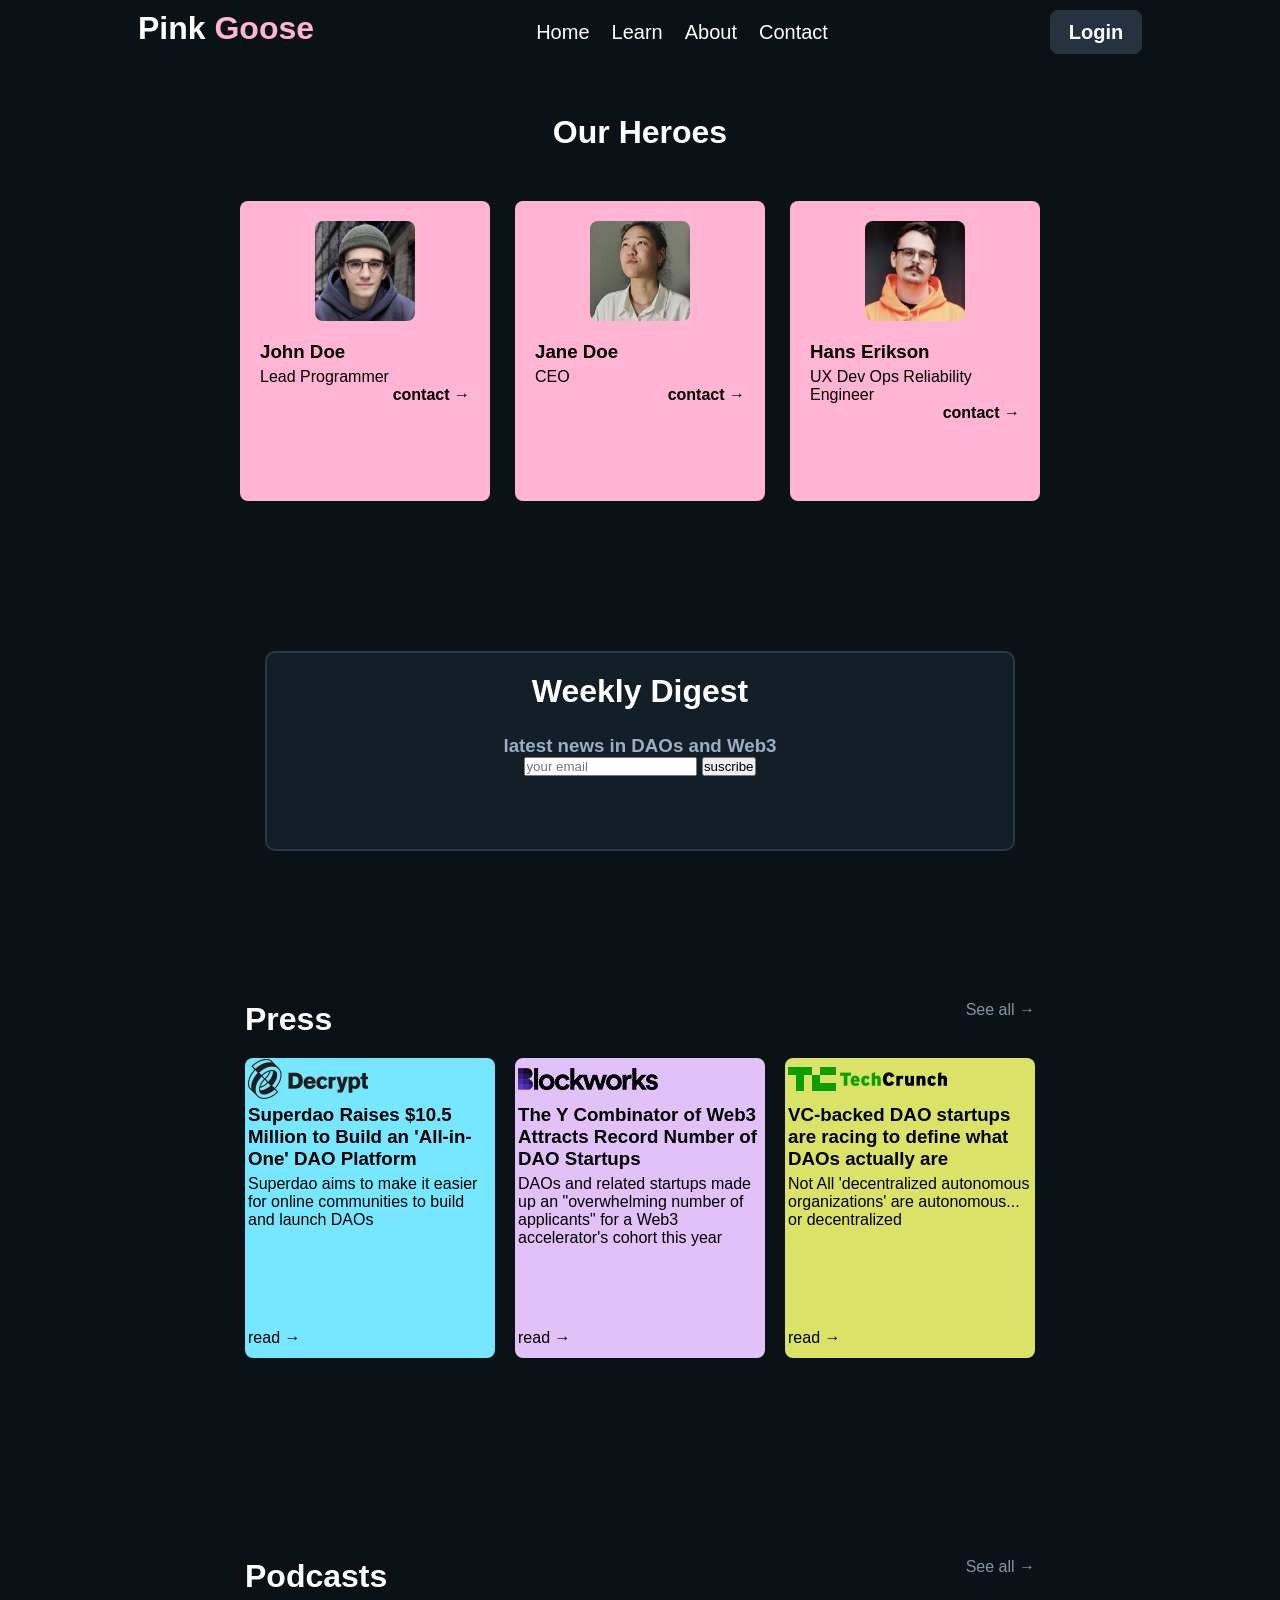
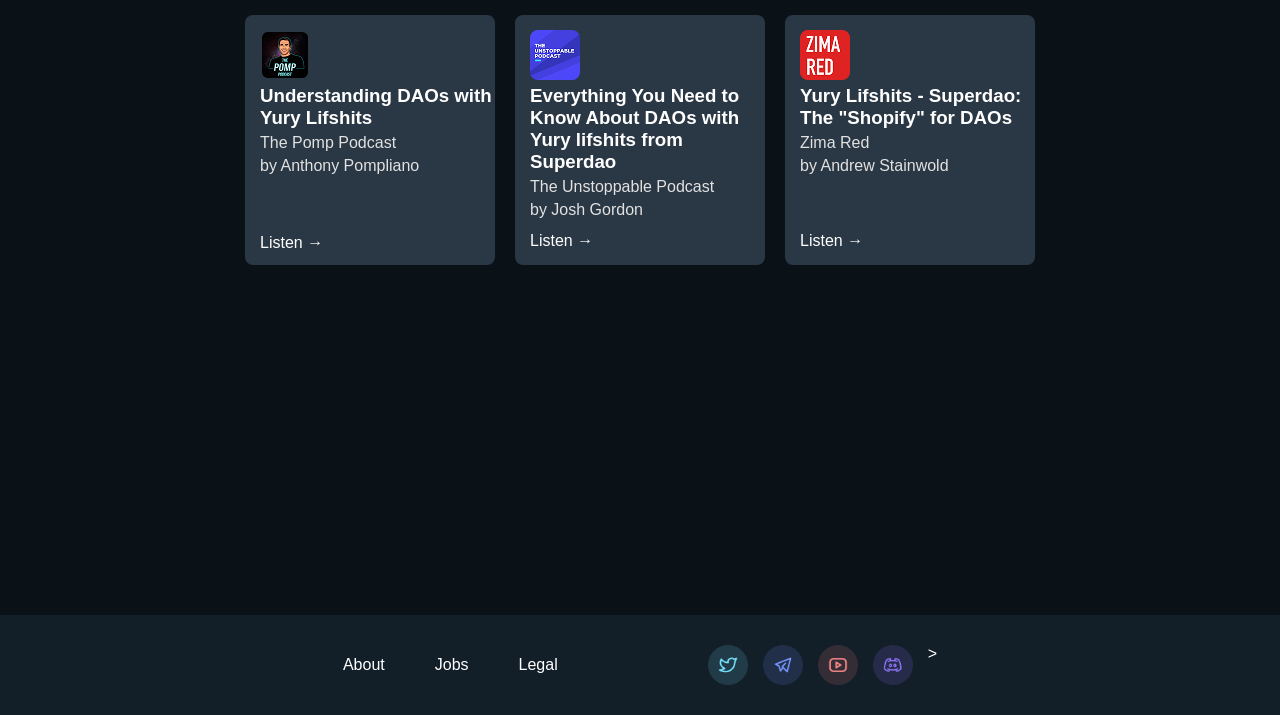
==== Pinkgoose-html/PinkGoose-About.html @ 59abc365 "Initial commit" ====
<!DOCTYPE html>
<html>

<head>
    <meta charset="UTF-8">
    <title>About</title>
    <link href='https://fonts.googleapis.com/css?family=Montserrat' rel='stylesheet'>
    <link rel="stylesheet" href="../Pinkgoose-css/PinkGoose.css">
</head>

<body>
    <section class="container">
        <header class="header">
            <h2 class="h2">Pink <span class="goosepink">Goose</span></h2>
            <div class="navbar">
                <a href="../Pinkgoose-html/PinkGoose-Home.html" class="navtext home">Home</a>
                <a href="../Pinkgoose-html/PinkGoose-Learn.html" class="navtext learn">Learn</a>
                <a href="../Pinkgoose-html/PinkGoose-About.html" class="navtext about">About</a>
                <a href="../Pinkgoose-html/PinkGoose-Contact.html" class="navtext contact">Contact</a>
            </div>
            <a href="../Pink-Goose/" class="navtext button">Login</a>
        </header>

        <section class="our-heroes">
            <h2>Our Heroes</h2>
            <div class="heroes-boxes">
                <div class="heroes-box">
                    <img src="../images/Schermafbeelding_2026-09-28_1.png" alt="picture of john doe">
                    <h3>John Doe</h3>
                    <p>Lead Programmer</p>
                    <a href="../">contact →</a>
                </div>
                <div class="heroes-box">
                    <img src="../images/Schermafbeelding_2026-09-28_2.png" alt="picture of jane doe">
                    <h3>Jane Doe</h3>
                    <p>CEO</p>
                    <a href="../">contact →</a>
                </div>
                <div class="heroes-box">
                    <img src="../images/Schermafbeelding_2026-09-28_3.png" alt="picture of hans erikson">
                    <h3>Hans Erikson</h3>
                    <p>UX Dev Ops Reliability Engineer</p>
                    <a href="../">contact →</a>
                </div>
            </div>
        </section>

        <section class="weekly-digest">
            <h2>Weekly Digest</h2>
            <h3>latest news in DAOs and Web3</h3>
            <form>
                <input id="email-input-text" placeholder="your email" type="email" name="email" required>
                <input class="email-input-button" type="submit" value="suscribe">
            </form>
        </section>

        <section class="press">
            <div class="press-header">
                <h2>Press</h2>
                <a href="./">See all →</a>
            </div>

            <div class="press-blocks">

                <div class="press-block press1">
                    <img class="press-img-move" src="../images/Frame-5589.png" alt="decrypt-logo">
                    <h3>Superdao Raises $10.5 Million to Build an 'All-in-One' DAO Platform</h3>
                    <p class="press-block-text">Superdao aims to make it easier for online communities to build and
                        launch DAOs</p>
                    <a href="./" class="read">read →</a>
                </div>

                <div class="press-block press2">
                    <img class="press-img-move" src="../images/Frame-5589-1.png" alt="blockworks-logo">
                    <h3>The Y Combinator of Web3 Attracts Record Number of DAO Startups</h3>
                    <p class="press-block-text press-text-2">DAOs and related startups made up an "overwhelming number
                        of applicants" for a Web3 accelerator's cohort this year</p>
                    <a href="./" class="read-2">read →</a>
                </div>

                <div class="press-block press3">
                    <img class="press-img-move" src="../images/Frame-5589-2.png" alt="techcrunch-logo">
                    <h3>VC-backed DAO startups are racing to define what DAOs actually are</h3>
                    <p class="press-block-text">Not All 'decentralized autonomous organizations' are autonomous... or
                        decentralized</p>
                    <a href="./" class="read">read →</a>
                </div>
            </div>
        </section>

        <section class="podcasts">
            <div class="podcasts-header">
                <h2>Podcasts</h2>
                <a href="./PinkGoose.html">See all →</a>
            </div>

            <div class="press-blocks">

                <div class="podcasts-block">
                    <img class="podcasts-img-move" src="../images/Rectangle-39403.png" alt="pomp podcast logo">
                    <h3>Understanding DAOs with Yury Lifshits</h3>
                    <p>The Pomp Podcast</p>
                    <p>by Anthony Pompliano</p>
                    <a href="./" class="listen">Listen →</a>
                </div>

                <div class="podcasts-block">
                    <img class="podcasts-img-move" src="../images/Rectangle-39403-1.png" alt="unstoppable podcast logo">
                    <h3>Everything You Need to Know About DAOs with Yury lifshits from Superdao</h3>
                    <p>The Unstoppable Podcast</p>
                    <p>by Josh Gordon</p>
                    <a href="./" class="listen-2">Listen →</a>
                </div>

                <div class="podcasts-block">
                    <img class="podcasts-img-move" src="../images/Rectangle-39403-2.png" alt="zima red logo">
                    <h3>Yury Lifshits - Superdao: The "Shopify" for DAOs</h3>
                    <p>Zima Red</p>
                    <p>by Andrew Stainwold</p>
                    <a href="./" class="listen-3">Listen →</a>
                </div>
            </div>
        </section>

        <footer>
            <div id="footer">
                <div class="footer-nav">
                    <a href="./">About</a>
                    <a href="./">Jobs</a>
                    <a href="./">Legal    </a>
                </div>

                <div class="footer-external-contact">
                    <img src="../images/twitter_logo.png" alt="twitter logo">
                    <img src="../images/Telegram_logo.png" alt="telegram logo">
                    <img src="../images/Youtube_logo.png" alt="youtube logo">
                    <img src="../images/discord_1.png" alt="discord logo">>
                </div>
            </div>
        </footer>
    </section>
</body>

</html>
---- Pinkgoose-css/PinkGoose.css ----
* {
    margin: 0%;
    padding: 0%;
    box-sizing: border-box;
    text-decoration: none;
}

body {
    background-color: #0A1117;
    font-family: sans-serif;
    color: white;
}

.container{
    display: flex;
    flex-direction: column;
    text-align: center;
    margin: 0 auto;
    height: 104px;
}

.header {
    display: flex;
    margin: 0 auto;
    justify-content: space-between;
    height: 104px;
    width: 80%;
    padding: 10px;
}

.navbar{
    display: flex;
    gap: 12px;
}
.navbar a{color: white;}
.navbar a:hover{
    cursor: pointer;
    background-color: #FFB4D3;
    border-radius: 8px;
}

.button {
    display: flex;
    justify-content: center;
    border-radius: 8px;
    height: 44px;
    width: 92px;
    background-color: #243241;
    color: white;
    font-weight: bold;
}

.button:hover {
    cursor: pointer;
    background-color: lightblue;
}

.goosepink {
    color: #FFB4D3;
}

.navtext {
    display: flex;
    align-items: center;
    align-self: center;
    padding: 5px;
    font-size: 20px;    
    
}

h2{
    font-size: 32px;
    font-weight: bold;
}
h3{
    font-size: 19;
    font-weight: bold;
}
.intro {
    display: flex;
    justify-content: center;
    align-items: center;
    align-self: center;
    flex-direction: column;
    margin-top: 200px;
    max-width: 300px;
}


.intro-text {
    display: flex;
    text-align: center;
    margin-top: 20px;
    margin-bottom: 50px;
    height: auto;
}

.get-started {
    display: flex;
    align-content: space-around;
    padding: 15px;
    border-radius: 12px;
    background-color: #CEAAFF;
    color: black;
    font-weight: bold;
}

.get-started:hover{
    cursor: pointer;
    background-color: #FFB4D3;
    color: white;
    padding: 20px;
}

.text-string {
    display: flex;
    flex-direction: column;
    justify-content: center;
    margin-top: 350px;
}

.text-blocks {
    display: flex;
    flex-direction: row;
    justify-content: center;
    align-self: center;
    flex-wrap: wrap;
    gap: 12px;
    max-width: 600px;
    margin-top: 50px;
    margin-bottom: 30px;
}

.text-block {
    padding: 10px;
    border-radius: 25px;
    background-color: #182632;
}

.text-block1 {color: #FFB4D3;}
.text-block1:hover{cursor: pointer; background-color: rgb(45, 173, 216);}
.text-block2 {color: #FFC24C;}
.text-block2:hover{ cursor: pointer; background-color: rgb(45, 173, 216)}
.text-block3 {color: #D387F7;}
.text-block3:hover{ cursor: pointer; background-color: rgb(45, 173, 216)}
.text-block4 {color: #77E6FF;}
.text-block4:hover{ cursor: pointer; background-color: rgb(45, 173, 216)}
.text-block5 {color: #23C9DE;}
.text-block5:hover{ cursor: pointer; background-color: rgb(45, 173, 216)}
.text-block6 {color: #FF9E9E;}
.text-block6:hover{ cursor: pointer; background-color: rgb(45, 173, 216)}
.text-block7 {color: #707F8D;}
.text-block7:hover{ cursor: pointer; background-color: rgb(45, 173, 216)}

.img-overflow {
    display: flex;
    align-self: center;
    border-radius: 8px;
    height: 500px;
    max-width: 1000px;
    align-items: center;
    overflow: hidden;
}

.img-overflow img {
    display: flex;
    margin-top: 20px;
    max-width: 1000px;
    height: auto;
}

.project-end-text {
    display: flex;
    justify-content: center;
    align-self: center;
    border-radius: 25px;
    padding: 3px;
    background-color: #FFB4D3;
    color: black;
    margin-top: -12px;
    margin-bottom: 150px;
}

.reference-block {
    display: flex;
    flex-direction: column;
    font-weight: bold;
    align-self: center;
    font-size: 30px;
    gap: 20px;
    color: #37424D;
    transition: 2s ease;
}
.reference-text-header{color: white; font-size: 35px;}

.reference-text{
    color: #37424D;
}
.reference-text:hover {
    color: white;
    font-size: 32px;
    text-shadow: 0 10px 10px #FFB4D3;
}

.works-with {
    margin-top: 200px;
    margin-bottom: 50px;
    font-weight: bold;
}

.block-align {
    display: flex;
    flex-direction: row;
    justify-content: center;
    margin: 0 auto;
    gap: 15px;
    max-width: 1000px;
    margin-top: 20px;
    margin-bottom: 20px;
}

.block {
    display: flex;
    flex-direction: row;
    align-items: center;
    justify-content: center;
    overflow: hidden;
    border: solid 1px #2A3744;
    height: 100px;
    width: 100px;
    border-radius: 25px;
}
.block .sizing {height: 80px; width: auto;} 
.block .sizing-2 {height:100px; width: auto;}

.wwblockcolumn {
    display: flex;
    flex-direction: column;
    margin-bottom: 50px;
}

.help-text-blocks {
    display: flex;
    flex-direction: row;
    flex-wrap: wrap;
    justify-content: center;
    align-self: center;
    margin: 0 auto  ;
    gap: 35px;
    max-width: 600px;
    margin-bottom: 100px;
}

.help-text{
    font-size: 20px;
}

.weekly-digest {
    display: flex;
    flex-direction: column;
    align-self: center;
    flex-shrink: 0;
    margin-bottom: 150px;
    width: 100%;
    max-width: 750px;
    height: 200px;
    border-radius: 10px;
    border: solid 2px #2A3744;
    background-color: #121E28;
}
.weekly-digest>h2{margin-top: 20px; margin-bottom: 25px;}
.weekly-digest>h3{color: #9AAFC3;}

#input-text{
    background-color: #121E28;
    border-color: #2A3744;
    border-radius: 8px;
    color: white;
    padding: 5px;
    width: 250px;
    margin-top: 30px;
}

.input-text{
    background-color: #121E28;
    border-color: #2A3744;
    border-radius: 8px;
    font-family: sans-serif;
    font-size: 13px;
    color: white;
    padding: 5px;
    width: 250px;
    margin-top: 10px;
}

.input-button{
    background-color: #CEAAFF;
    color: #10151A;
    border-radius: 8px;
    border-style: hidden;
    padding: 6px;
}

.input-button:hover{
    background-color: #ad73ff;
    cursor: pointer;
    color: white;
}

.press{
    display: flex;
    align-self: center;
    flex-direction: column;
    margin-bottom: 200px;
}
.press h2{text-align: start;}

.press-header{
    display: flex;
    flex-direction: row;
    justify-content: space-between;
}
.press-header a{color: #8395A7;}

.press-blocks{
    display: flex;
    flex-direction: row;
    margin-top: 20px;
    gap: 20px;
}

.press-block{
    height: 300px;
    width: 250px;
    border-radius: 8px;
    color: black;
    text-align: start;
}

.press-block h3{
    margin-left: 3px;
    display: flex;
    text-align: start;
}

.press-block-text{
    margin-top: 5px;
    margin-left: 3px;
    margin-bottom: 18px;
    display: flex;
    text-align: start;
}

.press-text-2 {
    display: flex;
    margin-bottom: 0px;
}

.read {
    display: flex;
    margin-left: 3px;
    margin-top: 100px;
    color: black;
}

.read-2 {
    display: flex;
    margin-left: 3px;
    margin-top: 82px;
    color: black;
}

.press-img-move{margin-left: 3px;}

.press1{background-color: #77E6FF;}
.press2{background-color: #E2C1F9;}
.press3{background-color: #DBE268;}

.podcasts{
    display: flex;
    align-self: center;
    flex-direction: column;
    margin-bottom: 250px;
}

.podcasts-header{
    display: flex;
    flex-direction: row;
    justify-content: space-between;
}
.podcasts-header a{color: #8395A7;}

.podcasts-block{
    display: flex;
    flex-direction: column;
    height: 250px;
    width: 250px;
    border-radius: 8px;
    gap: 5px;
    background-color: #2A3744;
}


.podcasts-img-move{
    display: flex;
    align-self: flex-start;
    margin-left: 15px;
    margin-top: 15px;
}
.podcasts-block h3{text-align: start; margin-left: 15px;}

.podcasts-block p{
    text-align: start; 
    margin-left: 15px;
    color: #E2E2E2;
} 
.podcasts-block a{color: white;}

.listen{
    text-align: start;
    margin-left: 15px;
    margin-top: 54px;
}

.listen-2{
    text-align: start;
    margin-left: 15px;
    margin-top: 8px;
}

.listen-3{
    text-align: start;
    margin-left: 15px;
    margin-top: 52px;
}

#your-idea{
    display: flex;
    flex-direction: column;
    gap: 20px;
    margin-top: 100px;
}
#your-idea h3{color: #5A6C7E;}

.idea-blocks{
    display: flex;
    flex-direction: row;
    justify-content: center;
    gap: 20px;
}

.idea-block{
    display: flex;
    flex-direction: row;
    height: 60px;
    width: 200px;
    border-radius: 8px;
    color: black;
}
.idea-block h4{font-size: 12px; font-weight:bold;}
.idea-block-1{background-color: #FFC803;}
.idea-block-2{background-color: #E2C1F9;}

.idea-block img{
    height: 40px;
    width: auto;
    margin-top: 12px;
    margin-left: 5px;
}

.idea-block-text{
    display: flex;
    flex-direction: column;
    text-align: start;
    margin-top: 18px;
    margin-left: 3px;
    font-size: 12px;
}

.our-heroes{margin-bottom: 150px;}
.our-heroes{margin-top: 50px;}
.our-heroes h2{margin-bottom: 50px;}

.heroes-boxes{
    display: flex;
    flex-direction: row;
    justify-content: center;
    gap: 25px;
}

.heroes-box{
    display: flex;
    flex-direction: column;
    text-align: start;
    padding: 20px;
    height: 300px;
    width: 250px;
    border-radius: 8px;
    color: black;
    background-color: #FFB4D3;
}


.heroes-box img{
    display: flex;
    height: 100px; 
    width: 100px;
    border-radius: 8px;
    margin-bottom: 20px;
    align-self: center;
    justify-content: center;
}
.heroes-box p{margin-top: 5px;}
.heroes-box a{
    color: black; 
    align-self: flex-end;
    font-weight: bold;
}

.send-post{
    margin-top: 50px;
    display: flex;
    justify-content: center;
}

.post-block{
    display: flex;
    justify-content: center;
    flex-direction: column;
    align-content: center;
    width: 700px;
    height: 600px;
    border-radius: 25px;
    background-color: #121E28;
    border: solid 2px #2A3744;
}
.post-block h2{
    font-size: 30px;
    padding: 20px;
}
.post-block form{
    display: flex; 
    flex-direction: column;
    align-items: center;
}
.post-block button{
    align-self: flex-end;
    margin-top: 20px;
    margin-right: 10%;
    padding: 12px;
}
.contact-input{
    padding: 10px;
    width: 80%;
}

#footer{
    display: flex;
    flex-direction: row;
    justify-content: center;
    align-items: center;
    gap: 150px;
    height: 100px;
    margin-top: 100px;
    max-width: none;
    background-color: #121E28;
}

.footer-nav{
    display: flex;
    flex-direction: row;
    gap: 50px;
}
.footer-nav a{color: white;}
.footer-nav a:hover{
    cursor: pointer;
    color: #FFC803;
}

.footer-external-contact{
    display: flex;
    flex-direction: row;
    gap: 15px;
}
.footer-external-contact img{height: 40px; width: auto;}
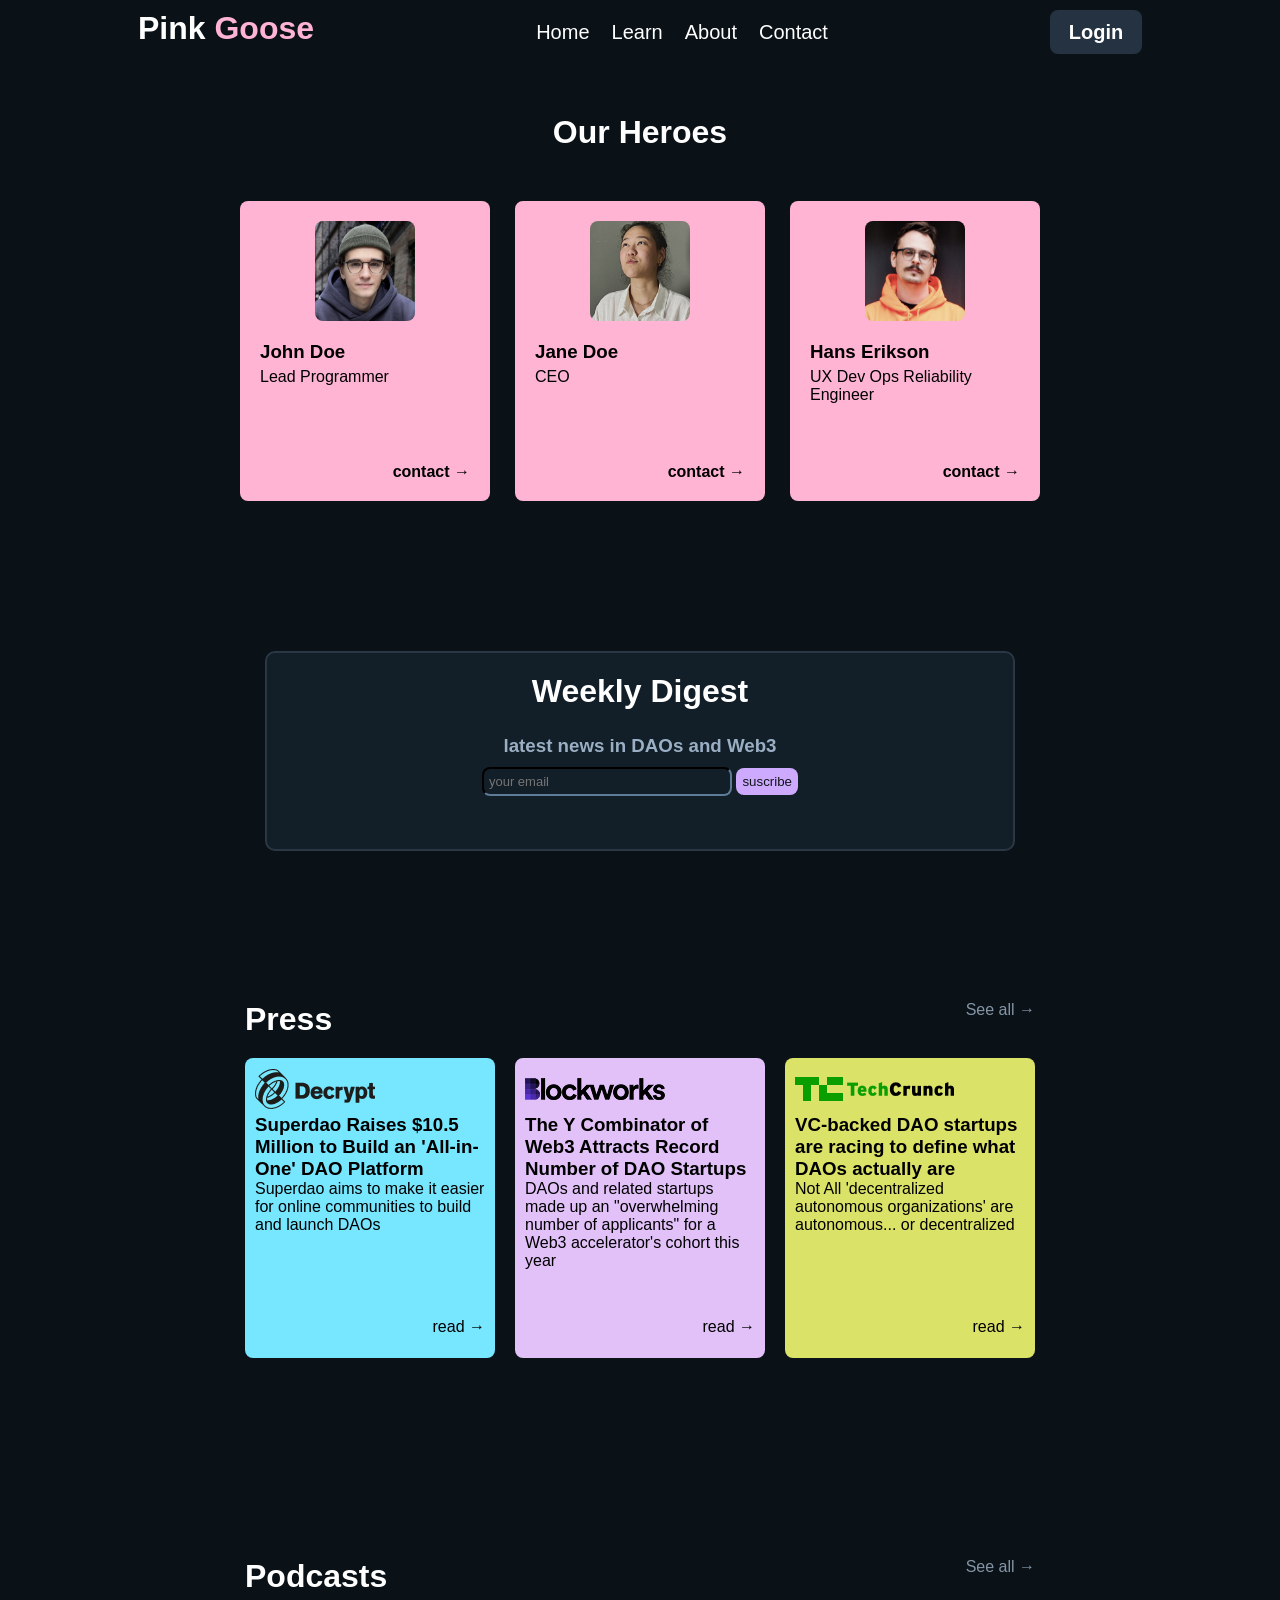
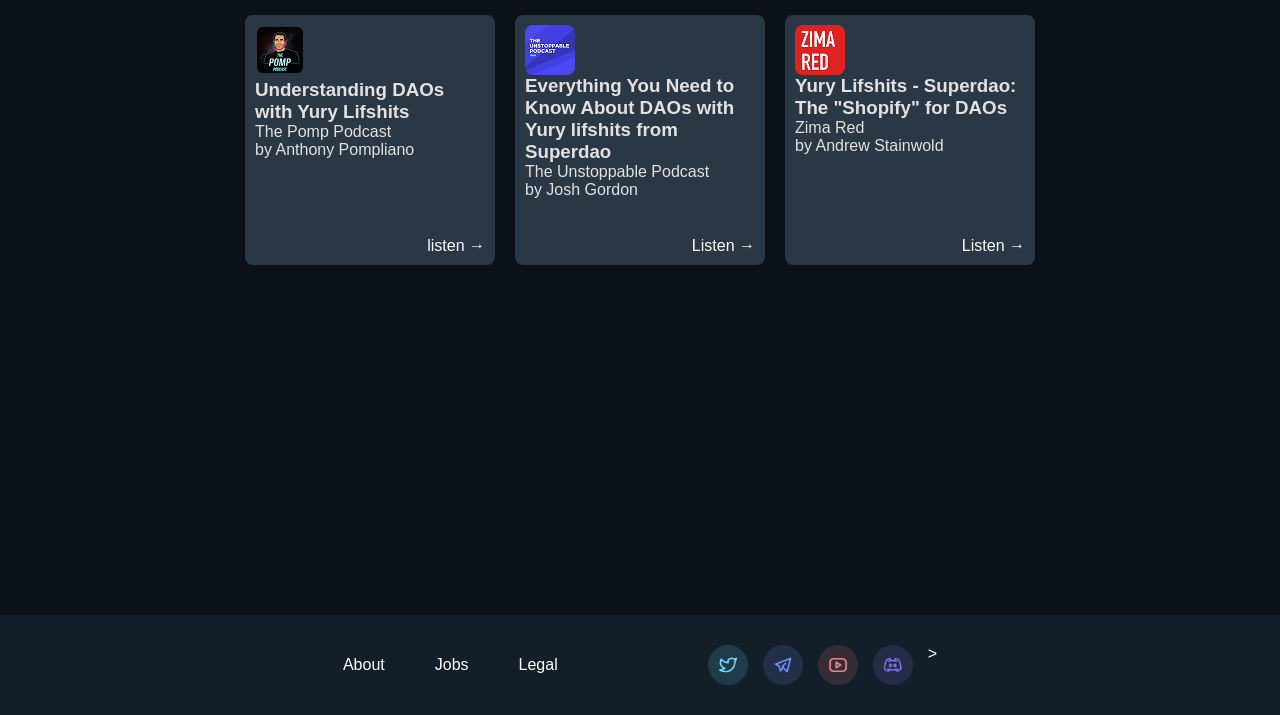
==== commit 4f4ebd0e: "added flex-wraps, and fixed arrow heights added flex-wrap properties to improve dynamism added extra" ====
--- a/Pinkgoose-html/PinkGoose-About.html
+++ b/Pinkgoose-html/PinkGoose-About.html
@@ -25,22 +25,34 @@
             <h2>Our Heroes</h2>
             <div class="heroes-boxes">
                 <div class="heroes-box">
+                    <div class="block-text">
                     <img src="../images/Schermafbeelding_2026-09-28_1.png" alt="picture of john doe">
                     <h3>John Doe</h3>
                     <p>Lead Programmer</p>
+                    </div>
+                    <div class="arrow">
                     <a href="../">contact →</a>
+                    </div>
                 </div>
                 <div class="heroes-box">
+                    <div class="block-text">
                     <img src="../images/Schermafbeelding_2026-09-28_2.png" alt="picture of jane doe">
                     <h3>Jane Doe</h3>
                     <p>CEO</p>
+                    </div>
+                    <div class="arrow">
                     <a href="../">contact →</a>
+                    </div>
                 </div>
                 <div class="heroes-box">
+                    <div class="block-text">
                     <img src="../images/Schermafbeelding_2026-09-28_3.png" alt="picture of hans erikson">
                     <h3>Hans Erikson</h3>
                     <p>UX Dev Ops Reliability Engineer</p>
+                    </div>
+                    <div class="arrow">
                     <a href="../">contact →</a>
+                    </div>
                 </div>
             </div>
         </section>
@@ -49,8 +61,8 @@
             <h2>Weekly Digest</h2>
             <h3>latest news in DAOs and Web3</h3>
             <form>
-                <input id="email-input-text" placeholder="your email" type="email" name="email" required>
-                <input class="email-input-button" type="submit" value="suscribe">
+                <input class="input-text" placeholder="your email" type="email" id="email" name="email" required>
+                <input class="input-button" type="submit" value="suscribe">
             </form>
         </section>
 
@@ -63,27 +75,37 @@
             <div class="press-blocks">
 
                 <div class="press-block press1">
-                    <img class="press-img-move" src="../images/Frame-5589.png" alt="decrypt-logo">
-                    <h3>Superdao Raises $10.5 Million to Build an 'All-in-One' DAO Platform</h3>
-                    <p class="press-block-text">Superdao aims to make it easier for online communities to build and
-                        launch DAOs</p>
-                    <a href="./" class="read">read →</a>
+                    <div class="block-text">
+                        <img src="../images/Frame-5589.png" alt="decrypt-logo">
+                        <h3>Superdao Raises $10.5 Million to Build an 'All-in-One' DAO Platform</h3>
+                        <p>Superdao aims to make it easier for online communities to build and launch DAOs</p>
+                    </div>
+                    <div class="arrow">
+                        <a href="./">read →</a>
+                    </div>
                 </div>
 
                 <div class="press-block press2">
-                    <img class="press-img-move" src="../images/Frame-5589-1.png" alt="blockworks-logo">
-                    <h3>The Y Combinator of Web3 Attracts Record Number of DAO Startups</h3>
-                    <p class="press-block-text press-text-2">DAOs and related startups made up an "overwhelming number
-                        of applicants" for a Web3 accelerator's cohort this year</p>
-                    <a href="./" class="read-2">read →</a>
+                    <div class="block-text">
+                        <img src="../images/Frame-5589-1.png" alt="blockworks-logo">
+                        <h3>The Y Combinator of Web3 Attracts Record Number of DAO Startups</h3>
+                        <p>DAOs and related startups made up an "overwhelming number of applicants" for a Web3
+                            accelerator's cohort this year</p>
+                    </div>
+                    <div class="arrow">
+                        <a href="./">read →</a>
+                    </div>
                 </div>
 
                 <div class="press-block press3">
-                    <img class="press-img-move" src="../images/Frame-5589-2.png" alt="techcrunch-logo">
-                    <h3>VC-backed DAO startups are racing to define what DAOs actually are</h3>
-                    <p class="press-block-text">Not All 'decentralized autonomous organizations' are autonomous... or
-                        decentralized</p>
-                    <a href="./" class="read">read →</a>
+                    <div class="block-text">
+                        <img src="../images/Frame-5589-2.png" alt="techcrunch-logo">
+                        <h3>VC-backed DAO startups are racing to define what DAOs actually are</h3>
+                        <p>Not All 'decentralized autonomous organizations' are autonomous... or decentralized</p>
+                    </div>
+                    <div class="arrow">
+                        <a href="./">read →</a>
+                    </div>
                 </div>
             </div>
         </section>
@@ -97,27 +119,40 @@
             <div class="press-blocks">
 
                 <div class="podcasts-block">
-                    <img class="podcasts-img-move" src="../images/Rectangle-39403.png" alt="pomp podcast logo">
-                    <h3>Understanding DAOs with Yury Lifshits</h3>
-                    <p>The Pomp Podcast</p>
-                    <p>by Anthony Pompliano</p>
-                    <a href="./" class="listen">Listen →</a>
+                    <div class="block-text">
+                        <img src="../images/Rectangle-39403.png" alt="pomp podcast logo">
+                        <h3>Understanding DAOs with Yury Lifshits</h3>
+                        <p>The Pomp Podcast</p>
+                        <p>by Anthony Pompliano</p>
+                    </div>
+                    <div class="arrow">
+                        <a href="./">listen →</a>
+                    </div>
                 </div>
 
                 <div class="podcasts-block">
-                    <img class="podcasts-img-move" src="../images/Rectangle-39403-1.png" alt="unstoppable podcast logo">
-                    <h3>Everything You Need to Know About DAOs with Yury lifshits from Superdao</h3>
-                    <p>The Unstoppable Podcast</p>
-                    <p>by Josh Gordon</p>
-                    <a href="./" class="listen-2">Listen →</a>
+                    <div class="block-text">
+                        <img class="podcasts-img-move" src="../images/Rectangle-39403-1.png"
+                            alt="unstoppable podcast logo">
+                        <h3>Everything You Need to Know About DAOs with Yury lifshits from Superdao</h3>
+                        <p>The Unstoppable Podcast</p>
+                        <p>by Josh Gordon</p>
+                    </div>
+                    <div class="arrow">
+                        <a href="./" class="listen-2">Listen →</a>
+                    </div>
                 </div>
 
                 <div class="podcasts-block">
-                    <img class="podcasts-img-move" src="../images/Rectangle-39403-2.png" alt="zima red logo">
-                    <h3>Yury Lifshits - Superdao: The "Shopify" for DAOs</h3>
-                    <p>Zima Red</p>
-                    <p>by Andrew Stainwold</p>
-                    <a href="./" class="listen-3">Listen →</a>
+                    <div class="block-text">
+                        <img class="podcasts-img-move" src="../images/Rectangle-39403-2.png" alt="zima red logo">
+                        <h3>Yury Lifshits - Superdao: The "Shopify" for DAOs</h3>
+                        <p>Zima Red</p>
+                        <p>by Andrew Stainwold</p>
+                    </div>
+                    <div class="arrow">
+                        <a href="./" class="listen-3">Listen →</a>
+                    </div>
                 </div>
             </div>
         </section>
--- a/Pinkgoose-css/PinkGoose.css
+++ b/Pinkgoose-css/PinkGoose.css
@@ -30,6 +30,8 @@
 
 .navbar{
     display: flex;
+    flex-wrap: wrap;
+    justify-content: center;
     gap: 12px;
 }
 .navbar a{color: white;}
@@ -212,6 +214,7 @@
     display: flex;
     flex-direction: row;
     justify-content: center;
+    flex-wrap: wrap;
     margin: 0 auto;
     gap: 15px;
     max-width: 1000px;
@@ -324,7 +327,9 @@
 
 .press-blocks{
     display: flex;
-    flex-direction: row;
+    justify-content: center;
+    flex-direction: row;
+    flex-wrap: wrap;
     margin-top: 20px;
     gap: 20px;
 }
@@ -333,35 +338,22 @@
     height: 300px;
     width: 250px;
     border-radius: 8px;
+    padding: 10px;
     color: black;
     text-align: start;
 }
 
-.press-block h3{
-    margin-left: 3px;
-    display: flex;
-    text-align: start;
-}
-
-.press-block-text{
-    margin-top: 5px;
-    margin-left: 3px;
-    margin-bottom: 18px;
-    display: flex;
-    text-align: start;
-}
-
-.press-text-2 {
-    display: flex;
-    margin-bottom: 0px;
-}
-
-.read {
-    display: flex;
-    margin-left: 3px;
-    margin-top: 100px;
-    color: black;
-}
+.press1{background-color: #77E6FF;}
+.press2{background-color: #E2C1F9;}
+.press3{background-color: #DBE268;}
+
+.block-text{height: 250px;}
+
+.arrow {
+    display: flex;
+    justify-content: flex-end;
+}
+.arrow a{color: black;}
 
 .read-2 {
     display: flex;
@@ -370,11 +362,7 @@
     color: black;
 }
 
-.press-img-move{margin-left: 3px;}
-
-.press1{background-color: #77E6FF;}
-.press2{background-color: #E2C1F9;}
-.press3{background-color: #DBE268;}
+
 
 .podcasts{
     display: flex;
@@ -397,29 +385,17 @@
     width: 250px;
     border-radius: 8px;
     gap: 5px;
+    padding: 10px;
     background-color: #2A3744;
-}
+    text-align: start;
+    color: #E2E2E2;
+}
+.podcasts-block a{color: white;}
 
 
 .podcasts-img-move{
     display: flex;
     align-self: flex-start;
-    margin-left: 15px;
-    margin-top: 15px;
-}
-.podcasts-block h3{text-align: start; margin-left: 15px;}
-
-.podcasts-block p{
-    text-align: start; 
-    margin-left: 15px;
-    color: #E2E2E2;
-} 
-.podcasts-block a{color: white;}
-
-.listen{
-    text-align: start;
-    margin-left: 15px;
-    margin-top: 54px;
 }
 
 .listen-2{
@@ -485,6 +461,7 @@
     display: flex;
     flex-direction: row;
     justify-content: center;
+    flex-wrap: wrap;
     gap: 25px;
 }
 
@@ -503,12 +480,13 @@
 
 .heroes-box img{
     display: flex;
+    justify-content: center;
+    margin: 0 auto;
     height: 100px; 
     width: 100px;
     border-radius: 8px;
     margin-bottom: 20px;
-    align-self: center;
-    justify-content: center;
+    
 }
 .heroes-box p{margin-top: 5px;}
 .heroes-box a{
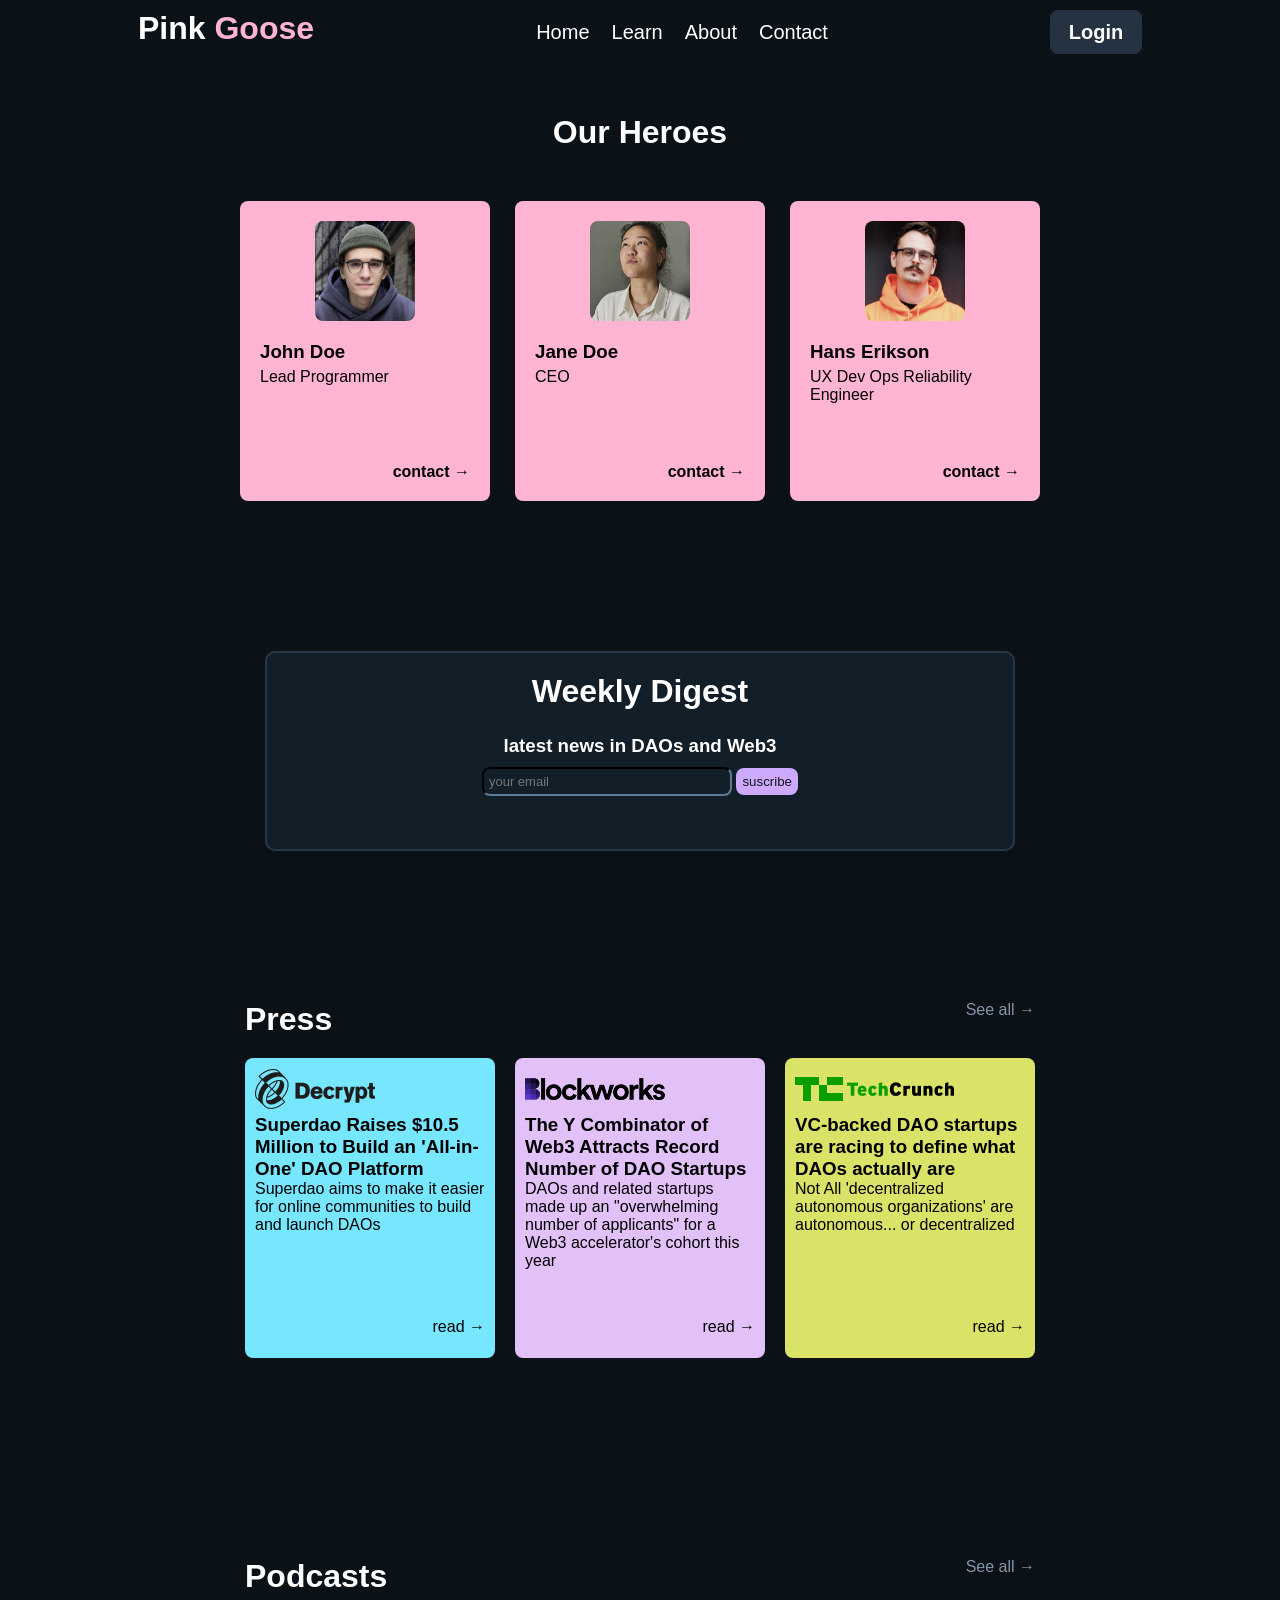
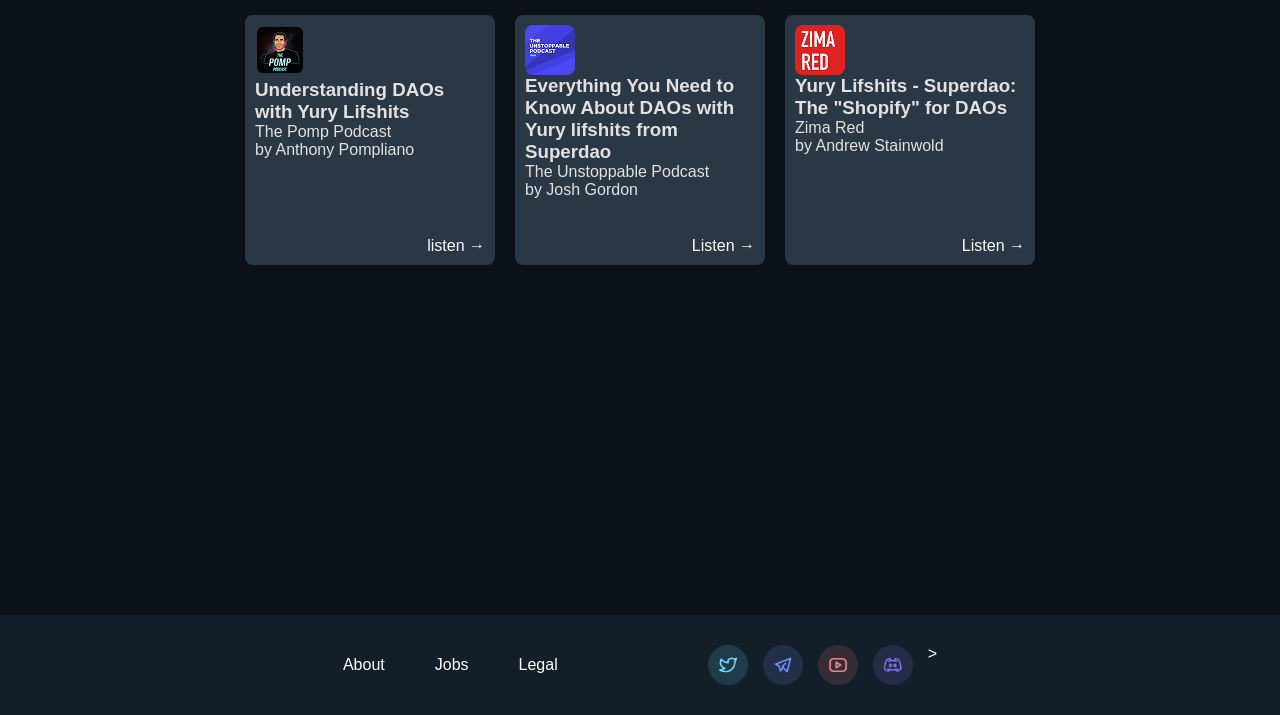
==== commit 1e30b324: "fixed some text classes" ====
--- a/Pinkgoose-html/PinkGoose-About.html
+++ b/Pinkgoose-html/PinkGoose-About.html
@@ -160,7 +160,7 @@
         <footer>
             <div id="footer">
                 <div class="footer-nav">
-                    <a href="./">About</a>
+                    <a href="../Pinkgoose-html/PinkGoose-About.html">About</a>
                     <a href="./">Jobs</a>
                     <a href="./">Legal    </a>
                 </div>
--- a/Pinkgoose-css/PinkGoose.css
+++ b/Pinkgoose-css/PinkGoose.css
@@ -236,7 +236,7 @@
 .block .sizing {height: 80px; width: auto;} 
 .block .sizing-2 {height:100px; width: auto;}
 
-.wwblockcolumn {
+.block-column {
     display: flex;
     flex-direction: column;
     margin-bottom: 50px;
@@ -272,7 +272,10 @@
     background-color: #121E28;
 }
 .weekly-digest>h2{margin-top: 20px; margin-bottom: 25px;}
-.weekly-digest>h3{color: #9AAFC3;}
+
+.info-text{
+    color: #9AAFC3;
+}
 
 #input-text{
     background-color: #121E28;
@@ -361,8 +364,6 @@
     margin-top: 82px;
     color: black;
 }
-
-
 
 .podcasts{
     display: flex;
@@ -392,7 +393,6 @@
 }
 .podcasts-block a{color: white;}
 
-
 .podcasts-img-move{
     display: flex;
     align-self: flex-start;
@@ -416,7 +416,6 @@
     gap: 20px;
     margin-top: 100px;
 }
-#your-idea h3{color: #5A6C7E;}
 
 .idea-blocks{
     display: flex;
@@ -452,6 +451,7 @@
     margin-left: 3px;
     font-size: 12px;
 }
+.idea-block-text{color: black;}
 
 .our-heroes{margin-bottom: 150px;}
 .our-heroes{margin-top: 50px;}
